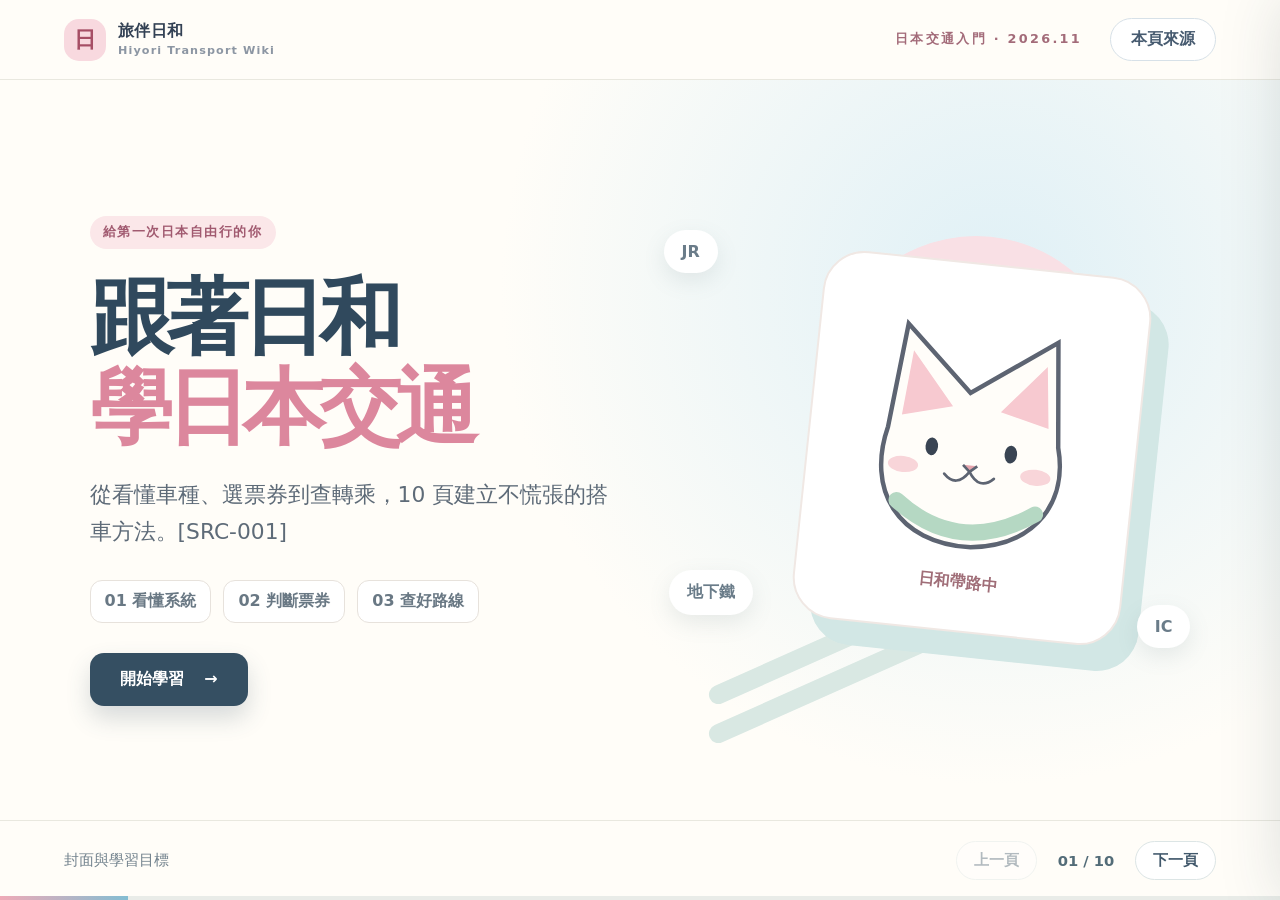
==== index.html @ b835977e "Publish Hiyori Japan transport teaching slides" ====
<!doctype html>
<html lang="zh-Hant">
<head>
  <meta charset="utf-8">
  <meta name="viewport" content="width=device-width, initial-scale=1">
  <meta name="description" content="跟著日和學日本交通：第一次自由行也能看懂日本電車。">
  <title>跟著日和學日本交通｜旅伴日和</title>
  <link rel="icon" href="favicon.svg" type="image/svg+xml">
  <link rel="stylesheet" href="style.css">
  <script defer src="app.js"></script>
</head>
<body>
  <div class="shell">
    <header class="topbar">
      <a class="brand" href="#slide-1" aria-label="返回封面"><span class="brand-mark">日</span><span>旅伴日和 <small>Hiyori Transport Wiki</small></span></a>
      <div class="top-actions"><span class="eyebrow">日本交通入門 · 2026.11</span><button id="sources-toggle" class="text-button" type="button" aria-controls="sources-panel" aria-expanded="false">本頁來源</button></div>
    </header>

    <main id="deck" aria-live="polite">
      <section class="slide hero" id="slide-1" data-wiki="wiki/common/rail-basics.md" data-sources="SRC-001" aria-label="封面與學習目標">
        <div class="hero-copy"><span class="kicker">給第一次日本自由行的你</span><h1>跟著日和<br><em>學日本交通</em></h1><p class="lead">從看懂車種、選票券到查轉乘，10 頁建立不慌張的搭車方法。[SRC-001]</p><div class="hero-goals"><span>01 看懂系統</span><span>02 判斷票券</span><span>03 查好路線</span></div><button class="primary next-trigger" type="button">開始學習 <span aria-hidden="true">→</span></button></div>
        <div class="hero-art" aria-hidden="true"><div class="sun"></div><div class="rail rail-a"></div><div class="rail rail-b"></div><div class="fox-card"><svg class="fox" viewBox="0 0 280 300" role="img"><path d="M44 147 55 30l77 70L224 34l12 117c16 56-10 111-86 121C67 276 27 219 44 147Z" fill="#fffdf9" stroke="#5d6472" stroke-width="5"/><path d="M64 59 114 117 58 132Z M215 62 168 118l55 13Z" fill="#f7c9d0"/><ellipse cx="95" cy="164" rx="7" ry="10" fill="#394453"/><ellipse cx="184" cy="164" rx="7" ry="10" fill="#394453"/><path d="m132 181 8 7 8-7" fill="#e6a5ae" stroke="#5d6472" stroke-width="3" stroke-linejoin="round"/><path d="M140 188q-13 20-28 5m28-5q13 20 28 5" fill="none" stroke="#5d6472" stroke-width="3" stroke-linecap="round"/><ellipse cx="65" cy="187" rx="17" ry="9" fill="#f8d5d9"/><ellipse cx="214" cy="187" rx="17" ry="9" fill="#f8d5d9"/><path d="M62 228q76 56 156 0" fill="none" stroke="#b5d8c3" stroke-width="18" stroke-linecap="round"/></svg><span class="fox-label">日和帶路中</span></div><div class="bubble bubble-a">JR</div><div class="bubble bubble-b">IC</div><div class="bubble bubble-c">地下鐵</div></div>
      </section>

      <section class="slide" id="slide-2" data-wiki="wiki/common/rail-basics.md|wiki/regions/kansai.md" data-sources="SRC-001,SRC-014" aria-label="日本交通系統總覽">
        <div class="slide-heading"><span class="kicker">先建立地圖感</span><h2>日本電車，是多個系統一起組成的網</h2><p>看路線時先找「誰營運、搭哪種車、在哪站轉」。[SRC-001]</p></div>
        <div class="system-grid"><article class="system-card pink"><span class="card-index">01</span><h3>跨城市</h3><p>新幹線與特急連結較遠的城市，票券和座位條件需另看清楚。[SRC-001]</p><span class="mini-route">東京 ─ 大阪 ─ 京都</span></article><article class="system-card blue"><span class="card-index">02</span><h3>城市之間／近郊</h3><p>JR 與私鐵都有路線；同一目的地可能有不同業者和車站。[SRC-001]</p><span class="mini-route">JR　/　私鐵</span></article><article class="system-card green"><span class="card-index">03</span><h3>市區移動</h3><p>地下鐵和市區鐵路適合串接景點，選票券要核對適用路線。[SRC-001]</p><span class="mini-route">Metro　/　Subway</span></article></div><div class="takeaway"><strong>日和提醒</strong><span>同名城市可能有不同車站；「去奈良」也要看是 JR 奈良還是近鐵奈良。[SRC-014]</span></div>
      </section>

      <section class="slide" id="slide-3" data-wiki="wiki/common/rail-basics.md|wiki/regions/kansai.md" data-sources="SRC-001,SRC-014" aria-label="JR 私鐵 地下鐵的差別">
        <div class="slide-heading"><span class="kicker">三個名稱，一次看懂</span><h2>JR、私鐵、地下鐵怎麼分？</h2></div><div class="comparison"><div class="compare-head"><span>系統</span><span>你可能會遇到</span><span>出發前看什麼</span></div><div class="compare-row"><b>JR</b><span>跨城市、近郊、新幹線等路線。[SRC-001]</span><span>列車種類與票券範圍</span></div><div class="compare-row"><b>私鐵</b><span>京成、近鐵、京急等其他鐵路業者。[SRC-001]</span><span>業者名稱與抵達車站</span></div><div class="compare-row"><b>地下鐵</b><span>東京 Metro、都營地下鐵、Osaka Metro。[SRC-001]</span><span>一日券涵蓋哪些路線</span></div></div><div class="example-strip"><span class="example-icon">📍</span><p><strong>奈良例子：</strong>從大阪或京都出發，可比較 JR 奈良站與近鐵奈良站，再看哪站接近目的地。[SRC-014]</p></div>
      </section>

      <section class="slide" id="slide-4" data-wiki="wiki/common/shinkansen.md" data-sources="SRC-001,SRC-003" aria-label="新幹線與跨城市交通">
        <div class="slide-heading"><span class="kicker">跨城市這樣想</span><h2>新幹線：先選車，再確認票</h2><p>新幹線連接主要城市；搭車時要注意票券、班次與座位種類。[SRC-001]</p></div><div class="steps"><article><span class="step-no">1</span><h3>找出起訖站</h3><p>確認是新幹線站，並記下轉乘的一般線車站。[SRC-001]</p></article><article><span class="step-no">2</span><h3>核對車票形式</h3><p>紙票、電子票或綁定 IC 卡，進閘門方式依購票服務而異。[SRC-003]</p></article><article><span class="step-no">3</span><h3>保留車票</h3><p>使用紙票時，JR Central 提醒進站後取回車票，出站仍會使用。[SRC-003]</p></article></div><div class="note blue-note">一般線轉新幹線時，紙票可能需同時投入轉乘閘門；請依實際票種與現場指示操作。[SRC-003]</div>
      </section>

      <section class="slide" id="slide-5" data-wiki="wiki/common/ic-cards-and-tickets.md" data-sources="SRC-002,SRC-009,SRC-010" aria-label="交通 IC 卡與票券">
        <div class="slide-heading"><span class="kicker">進站前最常見的選擇</span><h2>IC 卡很方便，仍要看使用範圍</h2></div><div class="ticket-layout"><div class="ic-visual" aria-hidden="true"><div class="ic-chip"></div><span>交通 IC</span><strong>Suica · PASMO · ICOCA</strong><small>Tap & Go</small></div><div class="ticket-copy"><p>預付 IC 卡可用於許多鐵路、巴士和小額支付場景，但不是所有路線、車站與車種都適用。[SRC-002]</p><ul><li>札幌地下鐵與市電可使用 SAPICA，也列有 Suica 等互通卡。[SRC-010]</li><li>JR 北海道機場列車非指定席可用適用的 IC 卡；指定席另需票券。[SRC-009]</li><li>小樽往余市、俱知安、新雪谷方向不能繼續使用 Suica 等 IC 卡。[SRC-009]</li></ul></div></div><div class="takeaway"><strong>選票券三問</strong><span>今天搭幾次？搭哪些業者？票券有沒有包含這段路？[SRC-002][SRC-009]</span></div>
      </section>

      <section class="slide" id="slide-6" data-wiki="wiki/regions/kanto.md" data-sources="SRC-004,SRC-005,SRC-013" aria-label="東京交通實例">
        <div class="slide-heading"><span class="kicker">東京／關東實例</span><h2>機場不同，進城路線也不同</h2></div><div class="airport-grid"><article class="airport-card"><span class="airport-code">NRT</span><h3>成田機場</h3><p>N'EX 主要站包含東京、品川、澀谷、新宿；京成 Skyliner 主要站包含日暮里與京成上野。[SRC-004]</p><div class="route-line">機場 <i></i> 東京市區 <i></i> 住宿地</div></article><article class="airport-card"><span class="airport-code">HND</span><h3>羽田機場</h3><p>機場直接連接京急線與東京單軌電車，先看住宿地適合哪個進城方向。[SRC-013]</p><div class="route-line">機場 <i></i> 京急／單軌 <i></i> 轉乘</div></article></div><div class="note">Tokyo Subway Ticket 涵蓋 Tokyo Metro 與都營地下鐵的 24／48／72 小時版本；JR 路線需另外計算。[SRC-005]</div>
      </section>

      <section class="slide" id="slide-7" data-wiki="wiki/regions/kansai.md" data-sources="SRC-006,SRC-007,SRC-008,SRC-014" aria-label="大阪 京都 奈良交通實例">
        <div class="slide-heading"><span class="kicker">大阪／關西實例</span><h2>先看目的地，再選機場列車</h2></div><div class="kansai-flow"><div><span class="flow-label">關西機場</span><h3>要去京都？</h3><p>可查 JR West 的 HARUKA；另需確認特急票券。[SRC-006]</p></div><div><span class="flow-label">關西機場</span><h3>要去大阪？</h3><p>可查機場快速；往機場方向要注意日根野分離車廂。[SRC-006]</p></div><div><span class="flow-label">隔日移動</span><h3>要去奈良？</h3><p>比較 JR 奈良與近鐵奈良，選更適合景點的車站。[SRC-014]</p></div></div><div class="two-notes"><p><strong>大阪市區：</strong>Osaka Metro 官方工具可查出發站、抵達站、時間、路線及票價。[SRC-007]</p><p><strong>京都市區：</strong>地下鐵一日券與地下鐵／巴士一日券適用範圍不同。[SRC-008]</p></div>
      </section>

      <section class="slide" id="slide-8" data-wiki="wiki/regions/hokkaido.md|wiki/regions/kyushu.md" data-sources="SRC-009,SRC-010,SRC-011,SRC-012" aria-label="北海道與九州交通實例">
        <div class="slide-heading"><span class="kicker">再看兩個熱門區域</span><h2>札幌與福岡，先抓住機場軸線</h2></div><div class="region-pair"><article><span class="region-badge">北海道</span><h3>新千歲 → 札幌 → 小樽</h3><p>JR Airport 列車連結新千歲與札幌，部分班次直達小樽；在札幌轉車要看目的地是否真的到小樽。[SRC-009]</p><small>札幌市營交通可使用 SAPICA，也列有 Suica 等互通卡。[SRC-010]</small></article><article><span class="region-badge">九州</span><h3>福岡機場 → 博多 → 溫泉地</h3><p>福岡地下鐵空港線連結機場與博多；前往別府／由布院，再查當日鐵路班次和轉乘。[SRC-012][SRC-011]</p><small>「由布院之森」班次與預約方式目前待確認，勿把此頁當即時時刻表。</small></article></div><div class="note green-note">北海道小樽以西部分方向不支援 Suica 等 IC 卡；長途移動先核對票券。[SRC-009]</div>
      </section>

      <section class="slide" id="slide-9" data-wiki="wiki/common/rail-basics.md|wiki/regions/kansai.md|wiki/regions/hokkaido.md" data-sources="SRC-001,SRC-007,SRC-009" aria-label="路線查詢教學與互動測驗">
        <div class="slide-heading"><span class="kicker">換你試試看</span><h2>查路線時，照這四步走</h2></div><div class="query-steps"><span>起點／終點</span><span>日期與時間</span><span>業者、車種、轉乘</span><span>官方公告確認</span></div><p class="query-hint">JNTO 列出 NAVITIME 等路線工具；Osaka Metro 也有官方路線查詢，能設定起訖站與時間。[SRC-001][SRC-007]</p><div class="quiz" id="quiz"><div><span class="quiz-label">小測驗</span><h3>從小樽往余市，能直接刷 Suica 繼續搭車嗎？</h3></div><div class="quiz-options"><button type="button" data-answer="wrong">可以，全日本都通用</button><button type="button" data-answer="correct">不行，先確認並購票</button></div><p id="quiz-feedback" role="status" aria-live="polite">選一個答案看看。[SRC-009]</p></div>
      </section>

      <section class="slide final-slide" id="slide-10" data-wiki="wiki/common/rail-basics.md|wiki/common/ic-cards-and-tickets.md|wiki/common/shinkansen.md|wiki/regions/kanto.md|wiki/regions/kansai.md|wiki/regions/hokkaido.md|wiki/regions/kyushu.md" data-sources="SRC-001,SRC-002,SRC-003,SRC-004,SRC-005,SRC-006,SRC-007,SRC-008,SRC-009,SRC-010,SRC-011,SRC-012,SRC-013,SRC-014" aria-label="總結與 Wiki 來源">
        <div class="slide-heading"><span class="kicker">旅程從看懂開始</span><h2>日和的搭車小抄</h2></div><div class="recap"><div><span>01</span><p>先確認業者與抵達車站。[SRC-001]</p></div><div><span>02</span><p>再看車種、票券與 IC 卡適用範圍。[SRC-001][SRC-009]</p></div><div><span>03</span><p>最後查當日班次與營運公告。[SRC-001]</p></div></div><p class="closing">知識庫保存了原始來源、擷取文字與文章引用。請用右上角「本頁來源」查看完整對照；票價、時刻與營運狀態請於出發前再次確認。</p><div id="all-sources" class="all-sources" aria-label="全部來源"></div>
      </section>
    </main>

    <footer class="deck-footer"><span id="slide-title">封面與學習目標</span><div class="nav"><button id="prev" type="button" aria-label="上一頁">上一頁</button><span id="counter">01 / 10</span><button id="next" type="button" aria-label="下一頁">下一頁</button></div><div class="progress" aria-hidden="true"><span id="progress-bar"></span></div></footer>
  </div>
  <aside id="sources-panel" class="sources-panel" aria-label="本頁來源" aria-hidden="true"><div class="panel-top"><div><span class="kicker">可追溯的知識</span><h2>本頁來源</h2></div><button id="sources-close" type="button" aria-label="關閉來源">×</button></div><p class="panel-intro">每個來源 ID 都對應已保存的原始 HTML、擷取文字與 Wiki 文章。</p><div id="source-list"></div></aside>
  <div id="scrim" class="scrim" hidden></div>
</body>
</html>
---- style.css ----
:root{font-family:"Noto Sans TC","Microsoft JhengHei",system-ui,sans-serif;color:#334154;background:#f8f6f0;font-size:16px}*{box-sizing:border-box}body{margin:0}button{font:inherit;cursor:pointer}a{color:inherit}.shell{min-height:100vh;max-width:1600px;margin:auto;display:flex;flex-direction:column;background:#fffdf8;box-shadow:0 0 70px #61798b14}.topbar{height:80px;padding:0 clamp(24px,5vw,80px);display:flex;align-items:center;justify-content:space-between;border-bottom:1px solid #e9e8df;position:sticky;top:0;background:#fffdf8;z-index:4}.brand{display:flex;align-items:center;gap:12px;text-decoration:none;font-weight:800;line-height:1.05;letter-spacing:.02em}.brand small{display:block;font-size:.7rem;color:#8c96a3;letter-spacing:.1em;margin-top:5px}.brand-mark{width:42px;height:42px;border-radius:15px;background:#f8d9df;color:#a64e65;display:grid;place-items:center;font-family:serif;font-size:1.4rem}.top-actions{display:flex;align-items:center;gap:28px}.eyebrow,.kicker{font-size:.8rem;font-weight:800;letter-spacing:.18em;color:#a36b79}.text-button{border:1px solid #d7e1e8;background:#fff;border-radius:100px;padding:10px 20px;color:#475b70;font-weight:700}.text-button:hover,.nav button:hover{background:#eef6f8}#deck{flex:1;position:relative;overflow:hidden}.slide{display:none;min-height:calc(100vh - 160px);padding:clamp(36px,5vw,76px) clamp(24px,7vw,112px) 42px;animation:enter .35s ease}.slide.active{display:block}@keyframes enter{from{opacity:.45;transform:translateY(12px)}to{opacity:1;transform:none}}.slide-heading{max-width:960px;margin-bottom:38px}.slide-heading h2{font-size:clamp(2.25rem,4.1vw,4rem);line-height:1.2;letter-spacing:-.04em;margin:12px 0 15px;color:#30495d}.slide-heading p{font-size:1.18rem;line-height:1.7;color:#627181;margin:0}.kicker{display:inline-block;background:#fbe7e9;padding:8px 13px;border-radius:100px;color:#a15a70;letter-spacing:.12em}.hero{display:none;grid-template-columns:1fr 1fr;align-items:center;gap:2vw;background:radial-gradient(circle at 78% 28%,#dff0f6 0,#fffdf8 44%)}.hero.active{display:grid}.hero-copy{position:relative;z-index:1}.hero h1{font-size:clamp(3.8rem,6.5vw,7.5rem);line-height:1.08;letter-spacing:-.08em;margin:24px 0;color:#30495d}.hero h1 em{font-style:normal;color:#dc879d}.lead{font-size:clamp(1.08rem,1.7vw,1.4rem);line-height:1.7;max-width:560px;color:#5e6b78}.hero-goals{display:flex;gap:12px;flex-wrap:wrap;margin:30px 0}.hero-goals span{background:#fff;border:1px solid #e7e2dc;border-radius:12px;padding:10px 14px;font-weight:700;color:#697884}.primary{background:#354f62;border:0;border-radius:14px;color:#fff;font-weight:800;padding:16px 30px;box-shadow:0 12px 25px #354f6233}.primary:hover{background:#263e50}.primary span{margin-left:15px}.hero-art{height:550px;position:relative}.sun{width:300px;height:300px;border-radius:50%;background:#f9e0e5;position:absolute;right:12%;top:9%}.rail{position:absolute;width:85%;height:19px;background:#d9e8e3;border-radius:30px;transform:rotate(-24deg);left:7%;bottom:15%}.rail-b{bottom:22%}.fox-card{position:absolute;right:10%;top:14%;width:330px;height:370px;background:#fff;border:2px solid #f0e8e4;border-radius:42px;display:flex;flex-direction:column;align-items:center;justify-content:center;transform:rotate(6deg);box-shadow:20px 24px 0 #d2e7e5}.fox{width:250px;max-width:100%;height:270px}.fox-label{font-weight:800;color:#a06e78}.bubble{position:absolute;z-index:1;background:white;border-radius:30px;padding:12px 18px;font-weight:800;color:#6a7c89;box-shadow:0 8px 22px #6b7c8924}.bubble-a{top:8%;left:2%}.bubble-b{right:0;bottom:16%}.bubble-c{left:3%;bottom:22%}.system-grid,.airport-grid,.region-pair{display:grid;grid-template-columns:repeat(3,1fr);gap:20px}.system-card{padding:34px 30px;border-radius:28px;min-height:300px;display:flex;flex-direction:column}.system-card.pink{background:#fde9eb}.system-card.blue{background:#e4f0f8}.system-card.green{background:#e9f2e5}.card-index{font-size:.8rem;font-weight:900;letter-spacing:.2em;opacity:.6}.system-card h3,.airport-card h3,.region-pair h3{font-size:1.55rem;margin:22px 0 10px;color:#30495d}.system-card p,.airport-card p,.region-pair p{line-height:1.7;margin:0;color:#536271}.mini-route{margin-top:auto;padding-top:24px;font-weight:800;color:#6a8390}.takeaway,.note,.example-strip{border-radius:20px;padding:19px 24px;margin-top:24px;display:flex;gap:18px;align-items:center;background:#f8f2ed;line-height:1.65;color:#526375}.takeaway strong{white-space:nowrap;color:#ad687c}.comparison{border:1px solid #e1e7e5;border-radius:24px;overflow:hidden;box-shadow:0 12px 30px #344e5d0c}.compare-head,.compare-row{display:grid;grid-template-columns:20% 43% 37%;align-items:center;gap:0}.compare-head{background:#d9eaf2;color:#3d6578;font-weight:800}.compare-head span,.compare-row>*{padding:19px 24px}.compare-row{border-top:1px solid #e6e9e7;line-height:1.55}.compare-row:nth-child(odd){background:#fbfaf7}.compare-row b{font-size:1.2rem;color:#ba7184}.example-strip{background:#eaf3eb}.example-strip p{margin:0}.example-icon{font-size:1.8rem}.steps{display:grid;grid-template-columns:repeat(3,1fr);gap:20px}.steps article{border:1px solid #dce7e7;border-radius:24px;padding:28px;min-height:240px;background:#fff}.step-no{font-family:Georgia,serif;color:#d48197;font-size:2.7rem}.steps h3{margin:14px 0 8px;color:#3a5367}.steps p{line-height:1.7;margin:0;color:#566877}.blue-note{background:#e8f2f8}.green-note{background:#e9f2e5}.ticket-layout{display:grid;grid-template-columns:38% 1fr;gap:7%;align-items:center}.ic-visual{height:310px;border-radius:28px;background:linear-gradient(135deg,#acd1bd,#6fae9a);color:#fff;padding:34px;display:flex;flex-direction:column;box-shadow:18px 20px 0 #e7eee9;transform:rotate(-3deg)}.ic-chip{width:60px;height:46px;border-radius:9px;background:linear-gradient(135deg,#f5e4ad,#c3aa75);margin-bottom:30px}.ic-visual span{font-size:1.5rem;font-weight:800}.ic-visual strong{font-size:1.2rem;margin-top:12px}.ic-visual small{margin-top:auto;letter-spacing:.2em}.ticket-copy{font-size:1.1rem;line-height:1.75}.ticket-copy ul{padding-left:1.25em}.ticket-copy li{margin:12px 0}.airport-grid{grid-template-columns:1fr 1fr}.airport-card{border:1px solid #e2e7e6;border-radius:28px;padding:30px;background:#fff;min-height:315px}.airport-card:nth-child(2){background:#eaf3f5}.airport-code{display:inline-block;font-size:.85rem;font-weight:900;letter-spacing:.2em;color:#b06c7e;background:#fbe8ea;padding:8px 12px;border-radius:10px}.route-line{display:flex;align-items:center;gap:10px;margin-top:30px;color:#6b7c88;font-weight:700;font-size:.95rem}.route-line i{display:block;height:2px;width:18px;background:#bdcbd1}.kansai-flow{display:grid;grid-template-columns:repeat(3,1fr);gap:18px}.kansai-flow>div{background:#f7f3ee;border-radius:24px;padding:26px;min-height:260px}.kansai-flow>div:nth-child(2){background:#e7f1f6}.kansai-flow>div:nth-child(3){background:#edf3e8}.flow-label,.region-badge{font-size:.8rem;color:#a56d7b;font-weight:800;letter-spacing:.1em}.kansai-flow h3{color:#344e61;font-size:1.5rem;margin:20px 0 10px}.kansai-flow p{line-height:1.65;color:#536573}.two-notes{display:grid;grid-template-columns:1fr 1fr;gap:18px;margin-top:22px}.two-notes p{border-left:4px solid #e5a4ae;padding:9px 0 9px 17px;line-height:1.6;margin:0}.region-pair{grid-template-columns:1fr 1fr}.region-pair article{border-radius:28px;padding:32px;background:#e9f1f8;min-height:310px}.region-pair article:nth-child(2){background:#f8e9ec}.region-pair small{display:block;margin-top:18px;color:#6b7180;line-height:1.6;font-size:.95rem}.query-steps{display:grid;grid-template-columns:repeat(4,1fr);gap:12px}.query-steps span{padding:20px 14px;text-align:center;border-radius:15px;background:#e7f0f2;color:#416274;font-weight:800}.query-steps span:nth-child(even){background:#f7e9ed;color:#a15f76}.query-hint{line-height:1.7;color:#637482}.quiz{margin-top:32px;border-radius:26px;background:#f5f2e9;padding:28px;display:grid;grid-template-columns:1fr 1fr;gap:16px 25px}.quiz-label{font-size:.8rem;color:#a26977;font-weight:800;letter-spacing:.1em}.quiz h3{font-size:1.35rem;line-height:1.4;margin:10px 0}.quiz-options{display:flex;flex-direction:column;gap:10px}.quiz-options button{background:#fff;border:2px solid #dae4e1;border-radius:12px;padding:12px 16px;text-align:left;color:#455c6c}.quiz-options button:hover,.quiz-options button.selected{border-color:#8fb8a4;background:#edf6ee}.quiz-options button.wrong{border-color:#e6aab3;background:#fff2f2}.quiz>p{grid-column:1/-1;margin:0;color:#687681}.recap{display:grid;grid-template-columns:repeat(3,1fr);gap:18px}.recap>div{padding:26px;border-radius:22px;background:#e8f1ec;min-height:170px}.recap>div:nth-child(2){background:#fbe8ec}.recap>div:nth-child(3){background:#e6f1f8}.recap span{font-family:Georgia,serif;font-size:2rem;color:#c88092}.recap p{font-weight:700;line-height:1.6}.closing{font-size:1.05rem;line-height:1.7;max-width:900px;margin:28px 0 12px}.all-sources{display:flex;flex-wrap:wrap;gap:8px;max-height:145px;overflow:auto}.all-sources a{font-size:.82rem;border-radius:100px;padding:7px 12px;background:#fff;border:1px solid #d7e4e4;text-decoration:none;color:#5c7382}.all-sources a:hover{text-decoration:underline}.deck-footer{height:80px;border-top:1px solid #e9e8df;padding:0 clamp(24px,5vw,80px);display:flex;align-items:center;justify-content:space-between;position:sticky;bottom:0;background:#fffdf8;z-index:3;color:#71818c;font-size:.92rem}.nav{display:flex;align-items:center;gap:16px}.nav button{border:1px solid #dce5e5;background:#fff;border-radius:100px;padding:9px 17px;color:#41586b;font-weight:700}.nav button:disabled{opacity:.4;cursor:not-allowed}.nav span{font-weight:800;color:#536c78;min-width:66px;text-align:center}.progress{height:4px;background:#e9ece8;position:absolute;left:0;right:0;bottom:0}.progress span{height:100%;display:block;background:linear-gradient(90deg,#efaab7,#83bdd2);width:10%;transition:width .25s}.sources-panel{position:fixed;z-index:10;top:0;right:0;height:100vh;width:min(480px,100vw);background:#fffdf8;box-shadow:-20px 0 60px #243b4a2b;padding:30px;overflow:auto;transform:translateX(105%);transition:transform .25s}.sources-panel.open{transform:none}.panel-top{display:flex;justify-content:space-between;align-items:flex-start}.panel-top h2{margin:13px 0 0;color:#314e62}.panel-top button{border:0;background:transparent;font-size:2rem;color:#6d7b84}.panel-intro{line-height:1.6;color:#72808c}.source-item{border-top:1px solid #e3e9e6;padding:16px 0}.source-item strong{color:#ac687d;font-size:.82rem}.source-item h3{font-size:1rem;line-height:1.4;margin:5px 0;color:#3d5366}.source-item p{font-size:.9rem;line-height:1.5;margin:6px 0;color:#75828d}.source-item a{font-size:.9rem;color:#286989}.wiki-links{margin-top:22px;padding:18px;border-radius:16px;background:#edf4f2}.wiki-links h3{margin:0 0 10px;font-size:1rem}.wiki-links code{display:block;font-size:.78rem;line-height:1.5;overflow-wrap:anywhere;margin:6px 0}.scrim{position:fixed;inset:0;background:#243d4a69;z-index:9}@media(max-width:900px){.hero.active{grid-template-columns:1fr}.hero-art{height:300px}.fox-card{width:210px;height:250px;top:3%;right:25%}.fox{height:190px}.sun{width:220px;height:220px;right:28%}.bubble-c{bottom:5%}.system-grid,.kansai-flow{grid-template-columns:1fr}.system-card,.kansai-flow>div{min-height:unset}.steps,.recap{grid-template-columns:1fr 1fr}.ticket-layout{grid-template-columns:1fr}.ic-visual{width:min(400px,90%);height:230px;margin:0 auto 28px}.ic-chip{margin-bottom:12px}.slide{min-height:calc(100vh - 160px)}.query-steps{grid-template-columns:1fr 1fr}}@media(max-width:650px){.topbar{height:66px;padding:0 18px}.top-actions .eyebrow{display:none}.brand small{font-size:.6rem}.brand-mark{width:36px;height:36px}.text-button{padding:8px 12px;font-size:.82rem}.slide{padding:28px 20px 35px;min-height:calc(100vh - 142px)}.slide-heading{margin-bottom:24px}.slide-heading h2{font-size:2rem}.hero h1{font-size:3.25rem}.hero-art{height:240px}.fox-card{right:21%;width:170px;height:200px;border-radius:25px}.fox{height:140px}.sun{width:180px;height:180px}.fox-label{font-size:.8rem}.bubble{font-size:.75rem;padding:7px 10px}.hero-goals span{font-size:.8rem}.system-grid,.airport-grid,.region-pair,.steps,.recap,.two-notes{grid-template-columns:1fr}.system-card{padding:24px}.compare-head{display:none}.compare-row{display:block;padding:14px}.compare-row>*{display:block;padding:4px 10px}.deck-footer{height:76px;padding:0 18px}.deck-footer>span{display:none}.nav{width:100%;justify-content:space-between}.quiz{display:block;padding:20px}.quiz-options{margin:20px 0}.route-line{flex-wrap:wrap}}@media print{.topbar,.deck-footer,.sources-panel,.scrim,.primary{display:none!important}.shell{box-shadow:none}.slide,.slide.active,.hero,.hero.active{display:block!important;min-height:95vh;break-after:page;animation:none}.hero-art{display:none}.all-sources{max-height:none}}
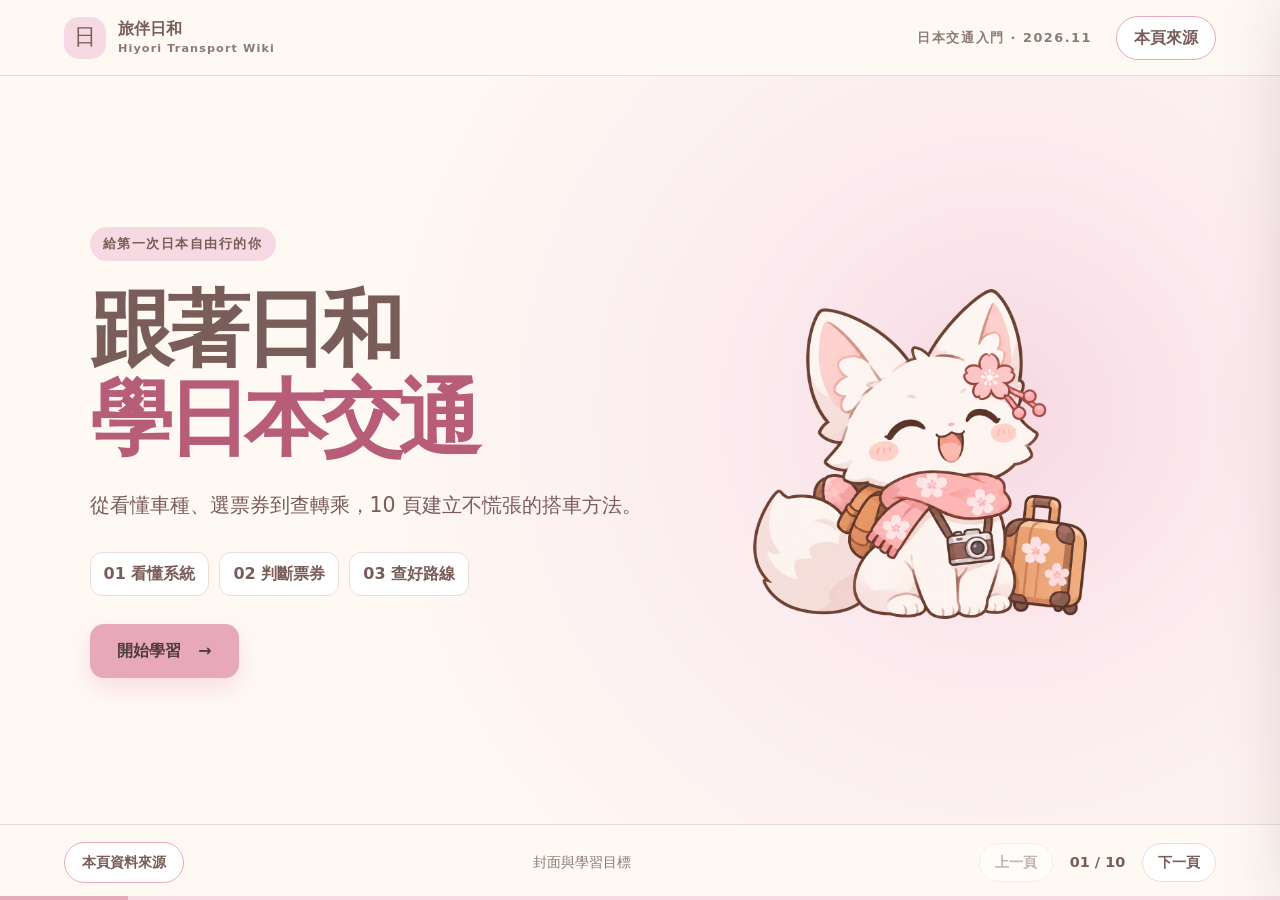
==== commit 5420818b: "Finalize Hiyori slides character palette and citations" ====
--- a/index.html
+++ b/index.html
@@ -5,7 +5,7 @@
   <meta name="viewport" content="width=device-width, initial-scale=1">
   <meta name="description" content="跟著日和學日本交通：第一次自由行也能看懂日本電車。">
   <title>跟著日和學日本交通｜旅伴日和</title>
-  <link rel="icon" href="favicon.svg" type="image/svg+xml">
+  <link rel="icon" href="assets/hiyori/hiyori-cover.png" type="image/png">
   <link rel="stylesheet" href="style.css">
   <script defer src="app.js"></script>
 </head>
@@ -18,49 +18,59 @@
 
     <main id="deck" aria-live="polite">
       <section class="slide hero" id="slide-1" data-wiki="wiki/common/rail-basics.md" data-sources="SRC-001" aria-label="封面與學習目標">
-        <div class="hero-copy"><span class="kicker">給第一次日本自由行的你</span><h1>跟著日和<br><em>學日本交通</em></h1><p class="lead">從看懂車種、選票券到查轉乘，10 頁建立不慌張的搭車方法。[SRC-001]</p><div class="hero-goals"><span>01 看懂系統</span><span>02 判斷票券</span><span>03 查好路線</span></div><button class="primary next-trigger" type="button">開始學習 <span aria-hidden="true">→</span></button></div>
-        <div class="hero-art" aria-hidden="true"><div class="sun"></div><div class="rail rail-a"></div><div class="rail rail-b"></div><div class="fox-card"><svg class="fox" viewBox="0 0 280 300" role="img"><path d="M44 147 55 30l77 70L224 34l12 117c16 56-10 111-86 121C67 276 27 219 44 147Z" fill="#fffdf9" stroke="#5d6472" stroke-width="5"/><path d="M64 59 114 117 58 132Z M215 62 168 118l55 13Z" fill="#f7c9d0"/><ellipse cx="95" cy="164" rx="7" ry="10" fill="#394453"/><ellipse cx="184" cy="164" rx="7" ry="10" fill="#394453"/><path d="m132 181 8 7 8-7" fill="#e6a5ae" stroke="#5d6472" stroke-width="3" stroke-linejoin="round"/><path d="M140 188q-13 20-28 5m28-5q13 20 28 5" fill="none" stroke="#5d6472" stroke-width="3" stroke-linecap="round"/><ellipse cx="65" cy="187" rx="17" ry="9" fill="#f8d5d9"/><ellipse cx="214" cy="187" rx="17" ry="9" fill="#f8d5d9"/><path d="M62 228q76 56 156 0" fill="none" stroke="#b5d8c3" stroke-width="18" stroke-linecap="round"/></svg><span class="fox-label">日和帶路中</span></div><div class="bubble bubble-a">JR</div><div class="bubble bubble-b">IC</div><div class="bubble bubble-c">地下鐵</div></div>
+        <div class="hero-copy"><span class="kicker">給第一次日本自由行的你</span><h1>跟著日和<br><em>學日本交通</em></h1><p class="lead" data-source-ids="SRC-001">從看懂車種、選票券到查轉乘，10 頁建立不慌張的搭車方法。</p><div class="hero-goals"><span>01 看懂系統</span><span>02 判斷票券</span><span>03 查好路線</span></div><button class="primary next-trigger" type="button">開始學習 <span aria-hidden="true">→</span></button></div>
+        <figure class="character-hero"><img src="assets/hiyori/hiyori-cover.png" alt="白狐狸日和戴著櫻花頭飾與粉色圍巾，背著背包、帶著行李準備出發"></figure>
+        <template class="source-validation">[SRC-001]</template>
       </section>
 
       <section class="slide" id="slide-2" data-wiki="wiki/common/rail-basics.md|wiki/regions/kansai.md" data-sources="SRC-001,SRC-014" aria-label="日本交通系統總覽">
-        <div class="slide-heading"><span class="kicker">先建立地圖感</span><h2>日本電車，是多個系統一起組成的網</h2><p>看路線時先找「誰營運、搭哪種車、在哪站轉」。[SRC-001]</p></div>
-        <div class="system-grid"><article class="system-card pink"><span class="card-index">01</span><h3>跨城市</h3><p>新幹線與特急連結較遠的城市，票券和座位條件需另看清楚。[SRC-001]</p><span class="mini-route">東京 ─ 大阪 ─ 京都</span></article><article class="system-card blue"><span class="card-index">02</span><h3>城市之間／近郊</h3><p>JR 與私鐵都有路線；同一目的地可能有不同業者和車站。[SRC-001]</p><span class="mini-route">JR　/　私鐵</span></article><article class="system-card green"><span class="card-index">03</span><h3>市區移動</h3><p>地下鐵和市區鐵路適合串接景點，選票券要核對適用路線。[SRC-001]</p><span class="mini-route">Metro　/　Subway</span></article></div><div class="takeaway"><strong>日和提醒</strong><span>同名城市可能有不同車站；「去奈良」也要看是 JR 奈良還是近鐵奈良。[SRC-014]</span></div>
+        <div class="slide-heading illustrated"><div><span class="kicker">先建立地圖感</span><h2>日本電車，是多個系統一起組成的網</h2><p data-source-ids="SRC-001">看路線時先找「誰營運、搭哪種車、在哪站轉」。</p></div><img src="assets/hiyori/hiyori-map.png" alt="日和手持日本交通路線圖，準備說明各種鐵路系統"></div>
+        <div class="system-grid"><article class="system-card pink"><span class="card-index">01</span><h3>跨城市</h3><p data-source-ids="SRC-001">新幹線與特急連結較遠的城市，票券和座位條件需另看清楚。</p><span class="mini-route">東京 ─ 大阪 ─ 京都</span></article><article class="system-card blue"><span class="card-index">02</span><h3>城市之間／近郊</h3><p data-source-ids="SRC-001">JR 與私鐵都有路線；同一目的地可能有不同業者和車站。</p><span class="mini-route">JR　/　私鐵</span></article><article class="system-card green"><span class="card-index">03</span><h3>市區移動</h3><p data-source-ids="SRC-001">地下鐵和市區鐵路適合串接景點，選票券要核對適用路線。</p><span class="mini-route">Metro　/　Subway</span></article></div><div class="takeaway"><strong>日和提醒</strong><span data-source-ids="SRC-014">同名城市可能有不同車站；「去奈良」也要看是 JR 奈良還是近鐵奈良。</span></div>
+        <template class="source-validation">[SRC-001][SRC-014]</template>
       </section>
 
       <section class="slide" id="slide-3" data-wiki="wiki/common/rail-basics.md|wiki/regions/kansai.md" data-sources="SRC-001,SRC-014" aria-label="JR 私鐵 地下鐵的差別">
-        <div class="slide-heading"><span class="kicker">三個名稱，一次看懂</span><h2>JR、私鐵、地下鐵怎麼分？</h2></div><div class="comparison"><div class="compare-head"><span>系統</span><span>你可能會遇到</span><span>出發前看什麼</span></div><div class="compare-row"><b>JR</b><span>跨城市、近郊、新幹線等路線。[SRC-001]</span><span>列車種類與票券範圍</span></div><div class="compare-row"><b>私鐵</b><span>京成、近鐵、京急等其他鐵路業者。[SRC-001]</span><span>業者名稱與抵達車站</span></div><div class="compare-row"><b>地下鐵</b><span>東京 Metro、都營地下鐵、Osaka Metro。[SRC-001]</span><span>一日券涵蓋哪些路線</span></div></div><div class="example-strip"><span class="example-icon">📍</span><p><strong>奈良例子：</strong>從大阪或京都出發，可比較 JR 奈良站與近鐵奈良站，再看哪站接近目的地。[SRC-014]</p></div>
+        <div class="slide-heading"><span class="kicker">三個名稱，一次看懂</span><h2>JR、私鐵、地下鐵怎麼分？</h2></div><div class="comparison"><div class="compare-head"><span>系統</span><span>你可能會遇到</span><span>出發前看什麼</span></div><div class="compare-row"><b>JR</b><span data-source-ids="SRC-001">跨城市、近郊、新幹線等路線。</span><span>列車種類與票券範圍</span></div><div class="compare-row"><b>私鐵</b><span data-source-ids="SRC-001">京成、近鐵、京急等其他鐵路業者。</span><span>業者名稱與抵達車站</span></div><div class="compare-row"><b>地下鐵</b><span data-source-ids="SRC-001">東京 Metro、都營地下鐵、Osaka Metro。</span><span>一日券涵蓋哪些路線</span></div></div><div class="example-strip"><span class="example-icon">📍</span><p data-source-ids="SRC-014"><strong>奈良例子：</strong>從大阪或京都出發，可比較 JR 奈良站與近鐵奈良站，再看哪站接近目的地。</p></div>
+        <template class="source-validation">[SRC-001][SRC-014]</template>
       </section>
 
       <section class="slide" id="slide-4" data-wiki="wiki/common/shinkansen.md" data-sources="SRC-001,SRC-003" aria-label="新幹線與跨城市交通">
-        <div class="slide-heading"><span class="kicker">跨城市這樣想</span><h2>新幹線：先選車，再確認票</h2><p>新幹線連接主要城市；搭車時要注意票券、班次與座位種類。[SRC-001]</p></div><div class="steps"><article><span class="step-no">1</span><h3>找出起訖站</h3><p>確認是新幹線站，並記下轉乘的一般線車站。[SRC-001]</p></article><article><span class="step-no">2</span><h3>核對車票形式</h3><p>紙票、電子票或綁定 IC 卡，進閘門方式依購票服務而異。[SRC-003]</p></article><article><span class="step-no">3</span><h3>保留車票</h3><p>使用紙票時，JR Central 提醒進站後取回車票，出站仍會使用。[SRC-003]</p></article></div><div class="note blue-note">一般線轉新幹線時，紙票可能需同時投入轉乘閘門；請依實際票種與現場指示操作。[SRC-003]</div>
+        <div class="slide-heading"><span class="kicker">跨城市這樣想</span><h2>新幹線：先選車，再確認票</h2><p data-source-ids="SRC-001">新幹線連接主要城市；搭車時要注意票券、班次與座位種類。</p></div><div class="steps"><article><span class="step-no">1</span><h3>找出起訖站</h3><p data-source-ids="SRC-001">確認是新幹線站，並記下轉乘的一般線車站。</p></article><article><span class="step-no">2</span><h3>核對車票形式</h3><p data-source-ids="SRC-003">紙票、電子票或綁定 IC 卡，進閘門方式依購票服務而異。</p></article><article><span class="step-no">3</span><h3>保留車票</h3><p data-source-ids="SRC-003">使用紙票時，JR Central 提醒進站後取回車票，出站仍會使用。</p></article></div><div class="note blue-note" data-source-ids="SRC-003">一般線轉新幹線時，紙票可能需同時投入轉乘閘門；請依實際票種與現場指示操作。</div>
+        <template class="source-validation">[SRC-001][SRC-003]</template>
       </section>
 
       <section class="slide" id="slide-5" data-wiki="wiki/common/ic-cards-and-tickets.md" data-sources="SRC-002,SRC-009,SRC-010" aria-label="交通 IC 卡與票券">
-        <div class="slide-heading"><span class="kicker">進站前最常見的選擇</span><h2>IC 卡很方便，仍要看使用範圍</h2></div><div class="ticket-layout"><div class="ic-visual" aria-hidden="true"><div class="ic-chip"></div><span>交通 IC</span><strong>Suica · PASMO · ICOCA</strong><small>Tap & Go</small></div><div class="ticket-copy"><p>預付 IC 卡可用於許多鐵路、巴士和小額支付場景，但不是所有路線、車站與車種都適用。[SRC-002]</p><ul><li>札幌地下鐵與市電可使用 SAPICA，也列有 Suica 等互通卡。[SRC-010]</li><li>JR 北海道機場列車非指定席可用適用的 IC 卡；指定席另需票券。[SRC-009]</li><li>小樽往余市、俱知安、新雪谷方向不能繼續使用 Suica 等 IC 卡。[SRC-009]</li></ul></div></div><div class="takeaway"><strong>選票券三問</strong><span>今天搭幾次？搭哪些業者？票券有沒有包含這段路？[SRC-002][SRC-009]</span></div>
+        <div class="slide-heading"><span class="kicker">進站前最常見的選擇</span><h2>IC 卡很方便，仍要看使用範圍</h2></div><div class="ticket-layout"><figure class="character-spot"><img src="assets/hiyori/hiyori-ic.png" alt="日和拿著粉色交通 IC 卡，提醒旅客確認卡片的適用範圍"></figure><div class="ticket-copy"><p data-source-ids="SRC-002">預付 IC 卡可用於許多鐵路、巴士和小額支付場景，但不是所有路線、車站與車種都適用。</p><ul><li data-source-ids="SRC-010">札幌地下鐵與市電可使用 SAPICA，也列有 Suica 等互通卡。</li><li data-source-ids="SRC-009">JR 北海道機場列車非指定席可用適用的 IC 卡；指定席另需票券。</li><li data-source-ids="SRC-009">小樽往余市、俱知安、新雪谷方向不能繼續使用 Suica 等 IC 卡。</li></ul></div></div><div class="takeaway"><strong>選票券三問</strong><span data-source-ids="SRC-002,SRC-009">今天搭幾次？搭哪些業者？票券有沒有包含這段路？</span></div>
+        <template class="source-validation">[SRC-002][SRC-009][SRC-010]</template>
       </section>
 
       <section class="slide" id="slide-6" data-wiki="wiki/regions/kanto.md" data-sources="SRC-004,SRC-005,SRC-013" aria-label="東京交通實例">
-        <div class="slide-heading"><span class="kicker">東京／關東實例</span><h2>機場不同，進城路線也不同</h2></div><div class="airport-grid"><article class="airport-card"><span class="airport-code">NRT</span><h3>成田機場</h3><p>N'EX 主要站包含東京、品川、澀谷、新宿；京成 Skyliner 主要站包含日暮里與京成上野。[SRC-004]</p><div class="route-line">機場 <i></i> 東京市區 <i></i> 住宿地</div></article><article class="airport-card"><span class="airport-code">HND</span><h3>羽田機場</h3><p>機場直接連接京急線與東京單軌電車，先看住宿地適合哪個進城方向。[SRC-013]</p><div class="route-line">機場 <i></i> 京急／單軌 <i></i> 轉乘</div></article></div><div class="note">Tokyo Subway Ticket 涵蓋 Tokyo Metro 與都營地下鐵的 24／48／72 小時版本；JR 路線需另外計算。[SRC-005]</div>
+        <div class="slide-heading"><span class="kicker">東京／關東實例</span><h2>機場不同，進城路線也不同</h2></div><div class="airport-grid"><article class="airport-card"><span class="airport-code">NRT</span><h3>成田機場</h3><p data-source-ids="SRC-004">N'EX 主要站包含東京、品川、澀谷、新宿；京成 Skyliner 主要站包含日暮里與京成上野。</p><div class="route-line">機場 <i></i> 東京市區 <i></i> 住宿地</div></article><article class="airport-card"><span class="airport-code">HND</span><h3>羽田機場</h3><p data-source-ids="SRC-013">機場直接連接京急線與東京單軌電車，先看住宿地適合哪個進城方向。</p><div class="route-line">機場 <i></i> 京急／單軌 <i></i> 轉乘</div></article></div><div class="note" data-source-ids="SRC-005">Tokyo Subway Ticket 涵蓋 Tokyo Metro 與都營地下鐵的 24／48／72 小時版本；JR 路線需另外計算。</div>
+        <template class="source-validation">[SRC-004][SRC-005][SRC-013]</template>
       </section>
 
       <section class="slide" id="slide-7" data-wiki="wiki/regions/kansai.md" data-sources="SRC-006,SRC-007,SRC-008,SRC-014" aria-label="大阪 京都 奈良交通實例">
-        <div class="slide-heading"><span class="kicker">大阪／關西實例</span><h2>先看目的地，再選機場列車</h2></div><div class="kansai-flow"><div><span class="flow-label">關西機場</span><h3>要去京都？</h3><p>可查 JR West 的 HARUKA；另需確認特急票券。[SRC-006]</p></div><div><span class="flow-label">關西機場</span><h3>要去大阪？</h3><p>可查機場快速；往機場方向要注意日根野分離車廂。[SRC-006]</p></div><div><span class="flow-label">隔日移動</span><h3>要去奈良？</h3><p>比較 JR 奈良與近鐵奈良，選更適合景點的車站。[SRC-014]</p></div></div><div class="two-notes"><p><strong>大阪市區：</strong>Osaka Metro 官方工具可查出發站、抵達站、時間、路線及票價。[SRC-007]</p><p><strong>京都市區：</strong>地下鐵一日券與地下鐵／巴士一日券適用範圍不同。[SRC-008]</p></div>
+        <div class="slide-heading"><span class="kicker">大阪／關西實例</span><h2>先看目的地，再選機場列車</h2></div><div class="kansai-flow"><div><span class="flow-label">關西機場</span><h3>要去京都？</h3><p data-source-ids="SRC-006">可查 JR West 的 HARUKA；另需確認特急票券。</p></div><div><span class="flow-label">關西機場</span><h3>要去大阪？</h3><p data-source-ids="SRC-006">可查機場快速；往機場方向要注意日根野分離車廂。</p></div><div><span class="flow-label">隔日移動</span><h3>要去奈良？</h3><p data-source-ids="SRC-014">比較 JR 奈良與近鐵奈良，選更適合景點的車站。</p></div></div><div class="two-notes"><p data-source-ids="SRC-007"><strong>大阪市區：</strong>Osaka Metro 官方工具可查出發站、抵達站、時間、路線及票價。</p><p data-source-ids="SRC-008"><strong>京都市區：</strong>地下鐵一日券與地下鐵／巴士一日券適用範圍不同。</p></div>
+        <template class="source-validation">[SRC-006][SRC-007][SRC-008][SRC-014]</template>
       </section>
 
       <section class="slide" id="slide-8" data-wiki="wiki/regions/hokkaido.md|wiki/regions/kyushu.md" data-sources="SRC-009,SRC-010,SRC-011,SRC-012" aria-label="北海道與九州交通實例">
-        <div class="slide-heading"><span class="kicker">再看兩個熱門區域</span><h2>札幌與福岡，先抓住機場軸線</h2></div><div class="region-pair"><article><span class="region-badge">北海道</span><h3>新千歲 → 札幌 → 小樽</h3><p>JR Airport 列車連結新千歲與札幌，部分班次直達小樽；在札幌轉車要看目的地是否真的到小樽。[SRC-009]</p><small>札幌市營交通可使用 SAPICA，也列有 Suica 等互通卡。[SRC-010]</small></article><article><span class="region-badge">九州</span><h3>福岡機場 → 博多 → 溫泉地</h3><p>福岡地下鐵空港線連結機場與博多；前往別府／由布院，再查當日鐵路班次和轉乘。[SRC-012][SRC-011]</p><small>「由布院之森」班次與預約方式目前待確認，勿把此頁當即時時刻表。</small></article></div><div class="note green-note">北海道小樽以西部分方向不支援 Suica 等 IC 卡；長途移動先核對票券。[SRC-009]</div>
+        <div class="slide-heading"><span class="kicker">再看兩個熱門區域</span><h2>札幌與福岡，先抓住機場軸線</h2></div><div class="region-pair"><article><span class="region-badge">北海道</span><h3>新千歲 → 札幌 → 小樽</h3><p data-source-ids="SRC-009">JR Airport 列車連結新千歲與札幌，部分班次直達小樽；在札幌轉車要看目的地是否真的到小樽。</p><small data-source-ids="SRC-010">札幌市營交通可使用 SAPICA，也列有 Suica 等互通卡。</small></article><article><span class="region-badge">九州</span><h3>福岡機場 → 博多 → 溫泉地</h3><p data-source-ids="SRC-012,SRC-011">福岡地下鐵空港線連結機場與博多；前往別府／由布院，再查當日鐵路班次和轉乘。</p><small>「由布院之森」班次與預約方式目前待確認，勿把此頁當即時時刻表。</small></article></div><div class="note green-note" data-source-ids="SRC-009">北海道小樽以西部分方向不支援 Suica 等 IC 卡；長途移動先核對票券。</div>
+        <template class="source-validation">[SRC-009][SRC-010][SRC-011][SRC-012]</template>
       </section>
 
       <section class="slide" id="slide-9" data-wiki="wiki/common/rail-basics.md|wiki/regions/kansai.md|wiki/regions/hokkaido.md" data-sources="SRC-001,SRC-007,SRC-009" aria-label="路線查詢教學與互動測驗">
-        <div class="slide-heading"><span class="kicker">換你試試看</span><h2>查路線時，照這四步走</h2></div><div class="query-steps"><span>起點／終點</span><span>日期與時間</span><span>業者、車種、轉乘</span><span>官方公告確認</span></div><p class="query-hint">JNTO 列出 NAVITIME 等路線工具；Osaka Metro 也有官方路線查詢，能設定起訖站與時間。[SRC-001][SRC-007]</p><div class="quiz" id="quiz"><div><span class="quiz-label">小測驗</span><h3>從小樽往余市，能直接刷 Suica 繼續搭車嗎？</h3></div><div class="quiz-options"><button type="button" data-answer="wrong">可以，全日本都通用</button><button type="button" data-answer="correct">不行，先確認並購票</button></div><p id="quiz-feedback" role="status" aria-live="polite">選一個答案看看。[SRC-009]</p></div>
+        <div class="slide-heading"><span class="kicker">換你試試看</span><h2>查路線時，照這四步走</h2></div><div class="query-steps"><span>起點／終點</span><span>日期與時間</span><span>業者、車種、轉乘</span><span>官方公告確認</span></div><p class="query-hint" data-source-ids="SRC-001,SRC-007">JNTO 列出 NAVITIME 等路線工具；Osaka Metro 也有官方路線查詢，能設定起訖站與時間。</p><div class="quiz" id="quiz"><div class="quiz-intro"><img src="assets/hiyori/hiyori-route.png" alt="日和拿著手機查看路線，露出思考與鼓勵的表情"><div><span class="quiz-label">小測驗</span><h3>從小樽往余市，能直接刷 Suica 繼續搭車嗎？</h3></div></div><div class="quiz-options"><button type="button" data-answer="wrong">可以，全日本都通用</button><button type="button" data-answer="correct">不行，先確認並購票</button></div><p id="quiz-feedback" role="status" aria-live="polite" data-source-ids="SRC-009">選一個答案看看。</p></div>
+        <template class="source-validation">[SRC-001][SRC-007][SRC-009]</template>
       </section>
 
       <section class="slide final-slide" id="slide-10" data-wiki="wiki/common/rail-basics.md|wiki/common/ic-cards-and-tickets.md|wiki/common/shinkansen.md|wiki/regions/kanto.md|wiki/regions/kansai.md|wiki/regions/hokkaido.md|wiki/regions/kyushu.md" data-sources="SRC-001,SRC-002,SRC-003,SRC-004,SRC-005,SRC-006,SRC-007,SRC-008,SRC-009,SRC-010,SRC-011,SRC-012,SRC-013,SRC-014" aria-label="總結與 Wiki 來源">
-        <div class="slide-heading"><span class="kicker">旅程從看懂開始</span><h2>日和的搭車小抄</h2></div><div class="recap"><div><span>01</span><p>先確認業者與抵達車站。[SRC-001]</p></div><div><span>02</span><p>再看車種、票券與 IC 卡適用範圍。[SRC-001][SRC-009]</p></div><div><span>03</span><p>最後查當日班次與營運公告。[SRC-001]</p></div></div><p class="closing">知識庫保存了原始來源、擷取文字與文章引用。請用右上角「本頁來源」查看完整對照；票價、時刻與營運狀態請於出發前再次確認。</p><div id="all-sources" class="all-sources" aria-label="全部來源"></div>
+        <div class="slide-heading"><span class="kicker">旅程從看懂開始</span><h2>日和的搭車小抄</h2></div><div class="recap"><div><span>01</span><p data-source-ids="SRC-001">先確認業者與抵達車站。</p></div><div><span>02</span><p data-source-ids="SRC-001,SRC-009">再看車種、票券與 IC 卡適用範圍。</p></div><div><span>03</span><p data-source-ids="SRC-001">最後查當日班次與營運公告。</p></div></div><p class="closing">知識庫保存了原始來源、擷取文字與文章引用。請用右上角「本頁來源」查看完整對照；票價、時刻與營運狀態請於出發前再次確認。</p><div id="all-sources" class="all-sources" aria-label="全部來源"></div>
+        <template class="source-validation">[SRC-001][SRC-002][SRC-003][SRC-004][SRC-005][SRC-006][SRC-007][SRC-008][SRC-009][SRC-010][SRC-011][SRC-012][SRC-013][SRC-014]</template>
       </section>
     </main>
 
-    <footer class="deck-footer"><span id="slide-title">封面與學習目標</span><div class="nav"><button id="prev" type="button" aria-label="上一頁">上一頁</button><span id="counter">01 / 10</span><button id="next" type="button" aria-label="下一頁">下一頁</button></div><div class="progress" aria-hidden="true"><span id="progress-bar"></span></div></footer>
+    <footer class="deck-footer"><button id="footer-sources" class="footer-sources" type="button" aria-controls="sources-panel" aria-expanded="false">本頁資料來源</button><span id="slide-title">封面與學習目標</span><div class="nav"><button id="prev" type="button" aria-label="上一頁">上一頁</button><span id="counter">01 / 10</span><button id="next" type="button" aria-label="下一頁">下一頁</button></div><div class="progress" aria-hidden="true"><span id="progress-bar"></span></div></footer>
   </div>
   <aside id="sources-panel" class="sources-panel" aria-label="本頁來源" aria-hidden="true"><div class="panel-top"><div><span class="kicker">可追溯的知識</span><h2>本頁來源</h2></div><button id="sources-close" type="button" aria-label="關閉來源">×</button></div><p class="panel-intro">每個來源 ID 都對應已保存的原始 HTML、擷取文字與 Wiki 文章。</p><div id="source-list"></div></aside>
   <div id="scrim" class="scrim" hidden></div>
--- a/style.css
+++ b/style.css
@@ -1 +1,198 @@
-:root{font-family:"Noto Sans TC","Microsoft JhengHei",system-ui,sans-serif;color:#334154;background:#f8f6f0;font-size:16px}*{box-sizing:border-box}body{margin:0}button{font:inherit;cursor:pointer}a{color:inherit}.shell{min-height:100vh;max-width:1600px;margin:auto;display:flex;flex-direction:column;background:#fffdf8;box-shadow:0 0 70px #61798b14}.topbar{height:80px;padding:0 clamp(24px,5vw,80px);display:flex;align-items:center;justify-content:space-between;border-bottom:1px solid #e9e8df;position:sticky;top:0;background:#fffdf8;z-index:4}.brand{display:flex;align-items:center;gap:12px;text-decoration:none;font-weight:800;line-height:1.05;letter-spacing:.02em}.brand small{display:block;font-size:.7rem;color:#8c96a3;letter-spacing:.1em;margin-top:5px}.brand-mark{width:42px;height:42px;border-radius:15px;background:#f8d9df;color:#a64e65;display:grid;place-items:center;font-family:serif;font-size:1.4rem}.top-actions{display:flex;align-items:center;gap:28px}.eyebrow,.kicker{font-size:.8rem;font-weight:800;letter-spacing:.18em;color:#a36b79}.text-button{border:1px solid #d7e1e8;background:#fff;border-radius:100px;padding:10px 20px;color:#475b70;font-weight:700}.text-button:hover,.nav button:hover{background:#eef6f8}#deck{flex:1;position:relative;overflow:hidden}.slide{display:none;min-height:calc(100vh - 160px);padding:clamp(36px,5vw,76px) clamp(24px,7vw,112px) 42px;animation:enter .35s ease}.slide.active{display:block}@keyframes enter{from{opacity:.45;transform:translateY(12px)}to{opacity:1;transform:none}}.slide-heading{max-width:960px;margin-bottom:38px}.slide-heading h2{font-size:clamp(2.25rem,4.1vw,4rem);line-height:1.2;letter-spacing:-.04em;margin:12px 0 15px;color:#30495d}.slide-heading p{font-size:1.18rem;line-height:1.7;color:#627181;margin:0}.kicker{display:inline-block;background:#fbe7e9;padding:8px 13px;border-radius:100px;color:#a15a70;letter-spacing:.12em}.hero{display:none;grid-template-columns:1fr 1fr;align-items:center;gap:2vw;background:radial-gradient(circle at 78% 28%,#dff0f6 0,#fffdf8 44%)}.hero.active{display:grid}.hero-copy{position:relative;z-index:1}.hero h1{font-size:clamp(3.8rem,6.5vw,7.5rem);line-height:1.08;letter-spacing:-.08em;margin:24px 0;color:#30495d}.hero h1 em{font-style:normal;color:#dc879d}.lead{font-size:clamp(1.08rem,1.7vw,1.4rem);line-height:1.7;max-width:560px;color:#5e6b78}.hero-goals{display:flex;gap:12px;flex-wrap:wrap;margin:30px 0}.hero-goals span{background:#fff;border:1px solid #e7e2dc;border-radius:12px;padding:10px 14px;font-weight:700;color:#697884}.primary{background:#354f62;border:0;border-radius:14px;color:#fff;font-weight:800;padding:16px 30px;box-shadow:0 12px 25px #354f6233}.primary:hover{background:#263e50}.primary span{margin-left:15px}.hero-art{height:550px;position:relative}.sun{width:300px;height:300px;border-radius:50%;background:#f9e0e5;position:absolute;right:12%;top:9%}.rail{position:absolute;width:85%;height:19px;background:#d9e8e3;border-radius:30px;transform:rotate(-24deg);left:7%;bottom:15%}.rail-b{bottom:22%}.fox-card{position:absolute;right:10%;top:14%;width:330px;height:370px;background:#fff;border:2px solid #f0e8e4;border-radius:42px;display:flex;flex-direction:column;align-items:center;justify-content:center;transform:rotate(6deg);box-shadow:20px 24px 0 #d2e7e5}.fox{width:250px;max-width:100%;height:270px}.fox-label{font-weight:800;color:#a06e78}.bubble{position:absolute;z-index:1;background:white;border-radius:30px;padding:12px 18px;font-weight:800;color:#6a7c89;box-shadow:0 8px 22px #6b7c8924}.bubble-a{top:8%;left:2%}.bubble-b{right:0;bottom:16%}.bubble-c{left:3%;bottom:22%}.system-grid,.airport-grid,.region-pair{display:grid;grid-template-columns:repeat(3,1fr);gap:20px}.system-card{padding:34px 30px;border-radius:28px;min-height:300px;display:flex;flex-direction:column}.system-card.pink{background:#fde9eb}.system-card.blue{background:#e4f0f8}.system-card.green{background:#e9f2e5}.card-index{font-size:.8rem;font-weight:900;letter-spacing:.2em;opacity:.6}.system-card h3,.airport-card h3,.region-pair h3{font-size:1.55rem;margin:22px 0 10px;color:#30495d}.system-card p,.airport-card p,.region-pair p{line-height:1.7;margin:0;color:#536271}.mini-route{margin-top:auto;padding-top:24px;font-weight:800;color:#6a8390}.takeaway,.note,.example-strip{border-radius:20px;padding:19px 24px;margin-top:24px;display:flex;gap:18px;align-items:center;background:#f8f2ed;line-height:1.65;color:#526375}.takeaway strong{white-space:nowrap;color:#ad687c}.comparison{border:1px solid #e1e7e5;border-radius:24px;overflow:hidden;box-shadow:0 12px 30px #344e5d0c}.compare-head,.compare-row{display:grid;grid-template-columns:20% 43% 37%;align-items:center;gap:0}.compare-head{background:#d9eaf2;color:#3d6578;font-weight:800}.compare-head span,.compare-row>*{padding:19px 24px}.compare-row{border-top:1px solid #e6e9e7;line-height:1.55}.compare-row:nth-child(odd){background:#fbfaf7}.compare-row b{font-size:1.2rem;color:#ba7184}.example-strip{background:#eaf3eb}.example-strip p{margin:0}.example-icon{font-size:1.8rem}.steps{display:grid;grid-template-columns:repeat(3,1fr);gap:20px}.steps article{border:1px solid #dce7e7;border-radius:24px;padding:28px;min-height:240px;background:#fff}.step-no{font-family:Georgia,serif;color:#d48197;font-size:2.7rem}.steps h3{margin:14px 0 8px;color:#3a5367}.steps p{line-height:1.7;margin:0;color:#566877}.blue-note{background:#e8f2f8}.green-note{background:#e9f2e5}.ticket-layout{display:grid;grid-template-columns:38% 1fr;gap:7%;align-items:center}.ic-visual{height:310px;border-radius:28px;background:linear-gradient(135deg,#acd1bd,#6fae9a);color:#fff;padding:34px;display:flex;flex-direction:column;box-shadow:18px 20px 0 #e7eee9;transform:rotate(-3deg)}.ic-chip{width:60px;height:46px;border-radius:9px;background:linear-gradient(135deg,#f5e4ad,#c3aa75);margin-bottom:30px}.ic-visual span{font-size:1.5rem;font-weight:800}.ic-visual strong{font-size:1.2rem;margin-top:12px}.ic-visual small{margin-top:auto;letter-spacing:.2em}.ticket-copy{font-size:1.1rem;line-height:1.75}.ticket-copy ul{padding-left:1.25em}.ticket-copy li{margin:12px 0}.airport-grid{grid-template-columns:1fr 1fr}.airport-card{border:1px solid #e2e7e6;border-radius:28px;padding:30px;background:#fff;min-height:315px}.airport-card:nth-child(2){background:#eaf3f5}.airport-code{display:inline-block;font-size:.85rem;font-weight:900;letter-spacing:.2em;color:#b06c7e;background:#fbe8ea;padding:8px 12px;border-radius:10px}.route-line{display:flex;align-items:center;gap:10px;margin-top:30px;color:#6b7c88;font-weight:700;font-size:.95rem}.route-line i{display:block;height:2px;width:18px;background:#bdcbd1}.kansai-flow{display:grid;grid-template-columns:repeat(3,1fr);gap:18px}.kansai-flow>div{background:#f7f3ee;border-radius:24px;padding:26px;min-height:260px}.kansai-flow>div:nth-child(2){background:#e7f1f6}.kansai-flow>div:nth-child(3){background:#edf3e8}.flow-label,.region-badge{font-size:.8rem;color:#a56d7b;font-weight:800;letter-spacing:.1em}.kansai-flow h3{color:#344e61;font-size:1.5rem;margin:20px 0 10px}.kansai-flow p{line-height:1.65;color:#536573}.two-notes{display:grid;grid-template-columns:1fr 1fr;gap:18px;margin-top:22px}.two-notes p{border-left:4px solid #e5a4ae;padding:9px 0 9px 17px;line-height:1.6;margin:0}.region-pair{grid-template-columns:1fr 1fr}.region-pair article{border-radius:28px;padding:32px;background:#e9f1f8;min-height:310px}.region-pair article:nth-child(2){background:#f8e9ec}.region-pair small{display:block;margin-top:18px;color:#6b7180;line-height:1.6;font-size:.95rem}.query-steps{display:grid;grid-template-columns:repeat(4,1fr);gap:12px}.query-steps span{padding:20px 14px;text-align:center;border-radius:15px;background:#e7f0f2;color:#416274;font-weight:800}.query-steps span:nth-child(even){background:#f7e9ed;color:#a15f76}.query-hint{line-height:1.7;color:#637482}.quiz{margin-top:32px;border-radius:26px;background:#f5f2e9;padding:28px;display:grid;grid-template-columns:1fr 1fr;gap:16px 25px}.quiz-label{font-size:.8rem;color:#a26977;font-weight:800;letter-spacing:.1em}.quiz h3{font-size:1.35rem;line-height:1.4;margin:10px 0}.quiz-options{display:flex;flex-direction:column;gap:10px}.quiz-options button{background:#fff;border:2px solid #dae4e1;border-radius:12px;padding:12px 16px;text-align:left;color:#455c6c}.quiz-options button:hover,.quiz-options button.selected{border-color:#8fb8a4;background:#edf6ee}.quiz-options button.wrong{border-color:#e6aab3;background:#fff2f2}.quiz>p{grid-column:1/-1;margin:0;color:#687681}.recap{display:grid;grid-template-columns:repeat(3,1fr);gap:18px}.recap>div{padding:26px;border-radius:22px;background:#e8f1ec;min-height:170px}.recap>div:nth-child(2){background:#fbe8ec}.recap>div:nth-child(3){background:#e6f1f8}.recap span{font-family:Georgia,serif;font-size:2rem;color:#c88092}.recap p{font-weight:700;line-height:1.6}.closing{font-size:1.05rem;line-height:1.7;max-width:900px;margin:28px 0 12px}.all-sources{display:flex;flex-wrap:wrap;gap:8px;max-height:145px;overflow:auto}.all-sources a{font-size:.82rem;border-radius:100px;padding:7px 12px;background:#fff;border:1px solid #d7e4e4;text-decoration:none;color:#5c7382}.all-sources a:hover{text-decoration:underline}.deck-footer{height:80px;border-top:1px solid #e9e8df;padding:0 clamp(24px,5vw,80px);display:flex;align-items:center;justify-content:space-between;position:sticky;bottom:0;background:#fffdf8;z-index:3;color:#71818c;font-size:.92rem}.nav{display:flex;align-items:center;gap:16px}.nav button{border:1px solid #dce5e5;background:#fff;border-radius:100px;padding:9px 17px;color:#41586b;font-weight:700}.nav button:disabled{opacity:.4;cursor:not-allowed}.nav span{font-weight:800;color:#536c78;min-width:66px;text-align:center}.progress{height:4px;background:#e9ece8;position:absolute;left:0;right:0;bottom:0}.progress span{height:100%;display:block;background:linear-gradient(90deg,#efaab7,#83bdd2);width:10%;transition:width .25s}.sources-panel{position:fixed;z-index:10;top:0;right:0;height:100vh;width:min(480px,100vw);background:#fffdf8;box-shadow:-20px 0 60px #243b4a2b;padding:30px;overflow:auto;transform:translateX(105%);transition:transform .25s}.sources-panel.open{transform:none}.panel-top{display:flex;justify-content:space-between;align-items:flex-start}.panel-top h2{margin:13px 0 0;color:#314e62}.panel-top button{border:0;background:transparent;font-size:2rem;color:#6d7b84}.panel-intro{line-height:1.6;color:#72808c}.source-item{border-top:1px solid #e3e9e6;padding:16px 0}.source-item strong{color:#ac687d;font-size:.82rem}.source-item h3{font-size:1rem;line-height:1.4;margin:5px 0;color:#3d5366}.source-item p{font-size:.9rem;line-height:1.5;margin:6px 0;color:#75828d}.source-item a{font-size:.9rem;color:#286989}.wiki-links{margin-top:22px;padding:18px;border-radius:16px;background:#edf4f2}.wiki-links h3{margin:0 0 10px;font-size:1rem}.wiki-links code{display:block;font-size:.78rem;line-height:1.5;overflow-wrap:anywhere;margin:6px 0}.scrim{position:fixed;inset:0;background:#243d4a69;z-index:9}@media(max-width:900px){.hero.active{grid-template-columns:1fr}.hero-art{height:300px}.fox-card{width:210px;height:250px;top:3%;right:25%}.fox{height:190px}.sun{width:220px;height:220px;right:28%}.bubble-c{bottom:5%}.system-grid,.kansai-flow{grid-template-columns:1fr}.system-card,.kansai-flow>div{min-height:unset}.steps,.recap{grid-template-columns:1fr 1fr}.ticket-layout{grid-template-columns:1fr}.ic-visual{width:min(400px,90%);height:230px;margin:0 auto 28px}.ic-chip{margin-bottom:12px}.slide{min-height:calc(100vh - 160px)}.query-steps{grid-template-columns:1fr 1fr}}@media(max-width:650px){.topbar{height:66px;padding:0 18px}.top-actions .eyebrow{display:none}.brand small{font-size:.6rem}.brand-mark{width:36px;height:36px}.text-button{padding:8px 12px;font-size:.82rem}.slide{padding:28px 20px 35px;min-height:calc(100vh - 142px)}.slide-heading{margin-bottom:24px}.slide-heading h2{font-size:2rem}.hero h1{font-size:3.25rem}.hero-art{height:240px}.fox-card{right:21%;width:170px;height:200px;border-radius:25px}.fox{height:140px}.sun{width:180px;height:180px}.fox-label{font-size:.8rem}.bubble{font-size:.75rem;padding:7px 10px}.hero-goals span{font-size:.8rem}.system-grid,.airport-grid,.region-pair,.steps,.recap,.two-notes{grid-template-columns:1fr}.system-card{padding:24px}.compare-head{display:none}.compare-row{display:block;padding:14px}.compare-row>*{display:block;padding:4px 10px}.deck-footer{height:76px;padding:0 18px}.deck-footer>span{display:none}.nav{width:100%;justify-content:space-between}.quiz{display:block;padding:20px}.quiz-options{margin:20px 0}.route-line{flex-wrap:wrap}}@media print{.topbar,.deck-footer,.sources-panel,.scrim,.primary{display:none!important}.shell{box-shadow:none}.slide,.slide.active,.hero,.hero.active{display:block!important;min-height:95vh;break-after:page;animation:none}.hero-art{display:none}.all-sources{max-height:none}}
+:root {
+  --cream: #FFF9F3;
+  --sakura: #F7D9E3;
+  --pink: #E7A9BA;
+  --sky: #D9ECF7;
+  --matcha: #DCEAD7;
+  --muted: #8C7B75;
+  --ink: #795D59;
+  --paper: #FFFFFF;
+  --line: #EBDCD9;
+  --shadow: 0 16px 40px #795D5914;
+  font: 16px/1.5 "Noto Sans TC", "Microsoft JhengHei", system-ui, sans-serif;
+  color: var(--ink);
+  background: var(--cream);
+}
+* { box-sizing: border-box; }
+body { margin: 0; }
+button { font: inherit; cursor: pointer; }
+a { color: var(--ink); }
+button:focus-visible, a:focus-visible { outline: 3px solid var(--ink); outline-offset: 3px; }
+.shell { min-height: 100vh; max-width: 1600px; margin: auto; display: flex; flex-direction: column; background: var(--cream); }
+.topbar { min-height: 76px; padding: 10px clamp(20px, 5vw, 80px); display: flex; align-items: center; justify-content: space-between; gap: 20px; border-bottom: 1px solid var(--line); position: sticky; top: 0; background: #FFF9F3F5; backdrop-filter: blur(10px); z-index: 4; }
+.brand { display: flex; align-items: center; gap: 12px; text-decoration: none; font-weight: 800; line-height: 1.1; }
+.brand small { display: block; font-size: .7rem; color: var(--muted); letter-spacing: .1em; margin-top: 5px; }
+.brand-mark { width: 42px; height: 42px; border-radius: 15px; background: var(--sakura); display: grid; place-items: center; font: 1.4rem/1 Georgia, serif; }
+.top-actions { display: flex; align-items: center; gap: 24px; }
+.eyebrow, .kicker { font-size: .8rem; font-weight: 800; letter-spacing: .12em; }
+.eyebrow { color: var(--muted); }
+.kicker { display: inline-block; background: var(--sakura); padding: 7px 13px; border-radius: 99px; }
+.text-button, .footer-sources { border: 1px solid var(--pink); background: var(--paper); border-radius: 99px; padding: 9px 17px; color: var(--ink); font-weight: 800; }
+.text-button:hover, .footer-sources:hover, .nav button:hover { background: var(--sakura); }
+#deck { flex: 1; }
+.slide { display: none; min-height: calc(100vh - 152px); padding: clamp(34px, 4.5vw, 72px) clamp(24px, 7vw, 112px) 52px; animation: enter .3s ease; }
+.slide.active { display: block; }
+@keyframes enter { from { opacity: .5; transform: translateY(8px); } to { opacity: 1; transform: none; } }
+.slide-heading { margin-bottom: 30px; }
+.slide-heading h2 { max-width: 980px; font-size: clamp(2.15rem, 4vw, 3.8rem); line-height: 1.2; letter-spacing: -.04em; margin: 12px 0 14px; }
+.slide-heading p { font-size: 1.12rem; line-height: 1.7; color: var(--muted); margin: 0; }
+.slide-heading.illustrated { display: flex; align-items: center; justify-content: space-between; gap: 20px; }
+.slide-heading.illustrated > div { flex: 1; }
+.slide-heading.illustrated img { width: clamp(165px, 19vw, 285px); height: 190px; object-fit: contain; flex: none; }
+.hero { grid-template-columns: minmax(0, 1.03fr) minmax(0, .97fr); align-items: center; gap: 2vw; background: radial-gradient(circle at 78% 45%, var(--sakura) 0, #FCECF0 26%, var(--cream) 61%); }
+.hero.active { display: grid; }
+.hero h1 { font-size: clamp(3.7rem, 6.5vw, 7rem); line-height: 1.08; letter-spacing: -.07em; margin: 24px 0; }
+.hero h1 em { font-style: normal; color: #B75D79; }
+.lead { font-size: clamp(1.08rem, 1.6vw, 1.32rem); line-height: 1.75; max-width: 570px; }
+.hero-goals { display: flex; gap: 10px; flex-wrap: wrap; margin: 28px 0; }
+.hero-goals span { background: var(--paper); border: 1px solid var(--line); border-radius: 12px; padding: 9px 13px; font-weight: 700; }
+.primary { background: var(--pink); border: 0; border-radius: 14px; color: #513D3B; font-weight: 800; padding: 15px 27px; box-shadow: 0 10px 25px #E7A9BA55; }
+.primary:hover { background: #D98DA5; }
+.primary span { margin-left: 12px; }
+.character-hero { margin: 0; align-self: stretch; min-height: 480px; display: flex; align-items: center; justify-content: center; }
+.character-hero img { display: block; width: 100%; height: min(72vh, 620px); object-fit: contain; }
+.system-grid { display: grid; grid-template-columns: repeat(3, 1fr); gap: 18px; }
+.system-card { padding: 28px; border: 1px solid var(--line); border-radius: 24px; min-height: 280px; display: flex; flex-direction: column; box-shadow: var(--shadow); }
+.system-card.pink { background: var(--sakura); }
+.system-card.blue { background: var(--sky); }
+.system-card.green { background: var(--paper); border-top: 6px solid var(--matcha); }
+.card-index { font-size: .82rem; font-weight: 900; letter-spacing: .17em; color: var(--muted); }
+.system-card h3, .airport-card h3, .region-pair h3 { font-size: 1.46rem; margin: 18px 0 9px; }
+.system-card p, .airport-card p, .region-pair p { line-height: 1.7; margin: 0; }
+.mini-route { margin-top: auto; padding-top: 20px; font-weight: 800; color: var(--muted); }
+.takeaway, .note, .example-strip { border-radius: 18px; padding: 17px 22px; margin-top: 22px; display: flex; gap: 16px; align-items: center; background: #FFF0F1; line-height: 1.65; }
+.takeaway strong { white-space: nowrap; color: #A64F69; }
+.comparison { border: 1px solid var(--line); border-radius: 22px; overflow: hidden; background: var(--paper); box-shadow: var(--shadow); }
+.compare-head, .compare-row { display: grid; grid-template-columns: 20% 43% 37%; align-items: center; }
+.compare-head { background: var(--sky); font-weight: 800; }
+.compare-head span, .compare-row > * { padding: 16px 22px; }
+.compare-row { border-top: 1px solid var(--line); line-height: 1.55; }
+.compare-row:nth-child(odd) { background: #FFF6F5; }
+.compare-row b { color: #A64F69; font-size: 1.15rem; }
+.example-strip { background: var(--sakura); }
+.example-strip p { margin: 0; }
+.example-icon { font-size: 1.6rem; }
+.steps { display: grid; grid-template-columns: repeat(3, 1fr); gap: 18px; }
+.steps article { background: var(--paper); border: 1px solid var(--line); border-radius: 22px; padding: 25px; min-height: 225px; box-shadow: var(--shadow); }
+.step-no { color: #B75D79; font: 2.5rem Georgia, serif; }
+.steps h3 { margin: 12px 0 8px; }
+.steps p { line-height: 1.7; margin: 0; }
+.blue-note { background: var(--sky); }
+.green-note { background: var(--cream); border-left: 5px solid var(--matcha); }
+.ticket-layout { display: grid; grid-template-columns: minmax(260px, 40%) 1fr; gap: 5%; align-items: center; }
+.character-spot { margin: 0; background: var(--sakura); border-radius: 28px; padding: 12px; display: grid; place-items: center; }
+.character-spot img { width: 100%; max-height: 340px; object-fit: contain; }
+.ticket-copy { font-size: 1.08rem; line-height: 1.75; }
+.ticket-copy ul { padding-left: 1.25em; }
+.ticket-copy li { margin: 10px 0; }
+.airport-grid, .region-pair { display: grid; grid-template-columns: 1fr 1fr; gap: 18px; }
+.airport-card { background: var(--paper); border: 1px solid var(--line); border-radius: 24px; padding: 27px; min-height: 290px; box-shadow: var(--shadow); }
+.airport-card:nth-child(2) { background: var(--sky); }
+.airport-code { display: inline-block; font-size: .82rem; font-weight: 900; letter-spacing: .14em; background: var(--sakura); padding: 7px 12px; border-radius: 10px; }
+.route-line { display: flex; align-items: center; flex-wrap: wrap; gap: 9px; margin-top: 25px; color: var(--muted); font-weight: 700; }
+.route-line i { display: block; height: 2px; width: 18px; background: var(--pink); }
+.kansai-flow { display: grid; grid-template-columns: repeat(3, 1fr); gap: 18px; }
+.kansai-flow > div { background: var(--sakura); border-radius: 22px; padding: 24px; min-height: 240px; }
+.kansai-flow > div:nth-child(2) { background: var(--sky); }
+.kansai-flow > div:nth-child(3) { background: var(--paper); border: 1px solid var(--line); }
+.flow-label, .region-badge { font-size: .8rem; font-weight: 800; letter-spacing: .1em; color: #A64F69; }
+.kansai-flow h3 { font-size: 1.45rem; margin: 18px 0 9px; }
+.kansai-flow p { line-height: 1.65; }
+.two-notes { display: grid; grid-template-columns: 1fr 1fr; gap: 18px; margin-top: 20px; }
+.two-notes p { border-left: 4px solid var(--pink); padding: 8px 0 8px 16px; line-height: 1.6; margin: 0; }
+.region-pair article { background: var(--sky); border-radius: 24px; padding: 29px; min-height: 290px; }
+.region-pair article:nth-child(2) { background: var(--sakura); }
+.region-pair small { display: block; margin-top: 16px; line-height: 1.6; font-size: .94rem; }
+.query-steps { display: grid; grid-template-columns: repeat(4, 1fr); gap: 12px; }
+.query-steps span { padding: 17px 12px; text-align: center; border-radius: 14px; background: var(--sky); font-weight: 800; }
+.query-steps span:nth-child(even) { background: var(--sakura); }
+.query-hint { line-height: 1.7; color: var(--muted); }
+.quiz { margin-top: 25px; border-radius: 24px; background: #FFF0F1; padding: 23px; display: grid; grid-template-columns: 1fr 1fr; gap: 14px 25px; }
+.quiz-intro { display: flex; align-items: center; gap: 14px; }
+.quiz-intro img { width: 140px; height: 130px; object-fit: contain; flex: none; }
+.quiz-label { font-size: .8rem; color: #A64F69; font-weight: 800; letter-spacing: .1em; }
+.quiz h3 { font-size: 1.22rem; line-height: 1.45; margin: 7px 0; }
+.quiz-options { display: flex; flex-direction: column; justify-content: center; gap: 10px; }
+.quiz-options button { background: var(--paper); border: 2px solid var(--line); border-radius: 12px; padding: 11px 15px; text-align: left; color: var(--ink); }
+.quiz-options button:hover, .quiz-options button.selected { border-color: #AA5B74; background: var(--sakura); }
+.quiz-options button.wrong { border-color: #B75162; background: #FFE6E9; }
+.quiz > p { grid-column: 1 / -1; margin: 0; }
+.recap { display: grid; grid-template-columns: repeat(3, 1fr); gap: 17px; }
+.recap > div { padding: 24px; border-radius: 20px; background: var(--sakura); min-height: 155px; }
+.recap > div:nth-child(2) { background: var(--paper); border: 1px solid var(--line); }
+.recap > div:nth-child(3) { background: var(--sky); }
+.recap span { color: #A64F69; font: 1.9rem Georgia, serif; }
+.recap p { font-weight: 700; line-height: 1.6; }
+.closing { font-size: 1.02rem; line-height: 1.7; max-width: 900px; margin: 22px 0; }
+.all-sources { display: grid; grid-template-columns: 1fr 1fr; gap: 12px; }
+.all-sources h3 { grid-column: 1 / -1; margin: 4px 0; font-size: 1.2rem; }
+.all-sources .source-item { border: 1px solid var(--line); border-radius: 15px; background: var(--paper); padding: 16px; }
+.deck-footer { min-height: 76px; border-top: 1px solid var(--line); padding: 10px clamp(20px, 5vw, 80px); display: flex; align-items: center; justify-content: space-between; gap: 15px; position: sticky; bottom: 0; background: #FFF9F3F5; backdrop-filter: blur(10px); z-index: 3; color: var(--muted); font-size: .9rem; }
+.nav { display: flex; align-items: center; gap: 12px; }
+.nav button { border: 1px solid var(--line); background: var(--paper); border-radius: 99px; padding: 8px 15px; color: var(--ink); font-weight: 700; white-space: nowrap; }
+.nav button:disabled { opacity: .45; cursor: not-allowed; }
+.nav span { font-weight: 800; color: var(--ink); min-width: 65px; text-align: center; }
+.progress { height: 4px; background: var(--sakura); position: absolute; left: 0; right: 0; bottom: 0; }
+.progress span { height: 100%; display: block; width: 10%; background: var(--pink); transition: width .25s; }
+.sources-panel { position: fixed; z-index: 10; top: 0; right: 0; height: 100vh; width: min(500px, 100vw); background: var(--cream); box-shadow: -20px 0 60px #795D5938; padding: 28px; overflow: auto; transform: translateX(105%); transition: transform .25s; }
+.sources-panel.open { transform: none; }
+.panel-top { display: flex; justify-content: space-between; align-items: flex-start; }
+.panel-top h2 { margin: 13px 0 0; }
+.panel-top button { border: 0; background: transparent; font-size: 2rem; color: var(--ink); }
+.panel-intro { line-height: 1.6; color: var(--muted); }
+.source-item { border-top: 1px solid var(--line); padding: 16px 0; }
+.source-item strong { color: #A64F69; font-size: .86rem; }
+.source-item h3 { font-size: 1rem; line-height: 1.45; margin: 5px 0; }
+.source-item .source-agency { font-size: .9rem; line-height: 1.5; margin: 5px 0; color: var(--muted); }
+.source-item a { display: block; font-size: .86rem; line-height: 1.45; color: #426C83; overflow-wrap: anywhere; }
+.source-item a:hover { text-decoration-thickness: 2px; }
+.wiki-links { margin-top: 20px; padding: 17px; border-radius: 15px; background: var(--sky); }
+.wiki-links h3 { margin: 0 0 10px; font-size: 1rem; }
+.wiki-links code { display: block; font-size: .78rem; line-height: 1.5; overflow-wrap: anywhere; margin: 6px 0; }
+.scrim { position: fixed; inset: 0; background: #49393977; z-index: 9; }
+@media (max-width: 950px) {
+  .hero.active { grid-template-columns: 1fr; }
+  .character-hero { min-height: 280px; }
+  .character-hero img { height: 330px; }
+  .system-grid, .kansai-flow { grid-template-columns: 1fr; }
+  .system-card, .kansai-flow > div { min-height: unset; }
+  .steps, .recap { grid-template-columns: 1fr 1fr; }
+  .ticket-layout { grid-template-columns: 1fr; gap: 18px; }
+  .character-spot { max-width: 420px; }
+  .query-steps { grid-template-columns: 1fr 1fr; }
+}
+@media (max-width: 650px) {
+  .topbar { min-height: 64px; padding: 8px 16px; }
+  .top-actions .eyebrow, #slide-title, .top-actions .text-button { display: none; }
+  .brand small { font-size: .58rem; }
+  .brand-mark { width: 36px; height: 36px; }
+  .slide { padding: 26px 18px 36px; min-height: calc(100vh - 140px); }
+  .slide-heading { margin-bottom: 22px; }
+  .slide-heading h2 { font-size: 2rem; }
+  .slide-heading.illustrated { align-items: flex-start; }
+  .slide-heading.illustrated img { width: 105px; height: 125px; }
+  .hero h1 { font-size: clamp(3.25rem, 12vw, 4.4rem); }
+  .character-hero { min-height: 230px; }
+  .character-hero img { height: 270px; }
+  .hero-goals span { font-size: .82rem; }
+  .system-card { padding: 23px; }
+  .airport-grid, .region-pair, .steps, .recap, .two-notes, .all-sources { grid-template-columns: 1fr; }
+  .compare-head { display: none; }
+  .compare-row { display: block; padding: 12px; }
+  .compare-row > * { display: block; padding: 4px 9px; }
+  .takeaway { align-items: flex-start; flex-direction: column; gap: 5px; }
+  .deck-footer { min-height: 76px; padding: 9px 14px; }
+  .footer-sources { font-size: .79rem; padding: 8px 10px; white-space: nowrap; }
+  .nav { gap: 5px; }
+  .nav button { font-size: .78rem; padding: 8px 9px; }
+  .nav span { font-size: .78rem; min-width: 50px; }
+  .quiz { display: block; padding: 18px; }
+  .quiz-intro img { width: 110px; height: 110px; }
+  .quiz-options { margin: 16px 0; }
+  .all-sources h3 { grid-column: auto; }
+}
+@media print {
+  .topbar, .deck-footer, .sources-panel, .scrim, .primary { display: none !important; }
+  .slide, .slide.active, .hero, .hero.active { display: block !important; min-height: 95vh; break-after: page; animation: none; }
+  .all-sources { display: block; }
+}
